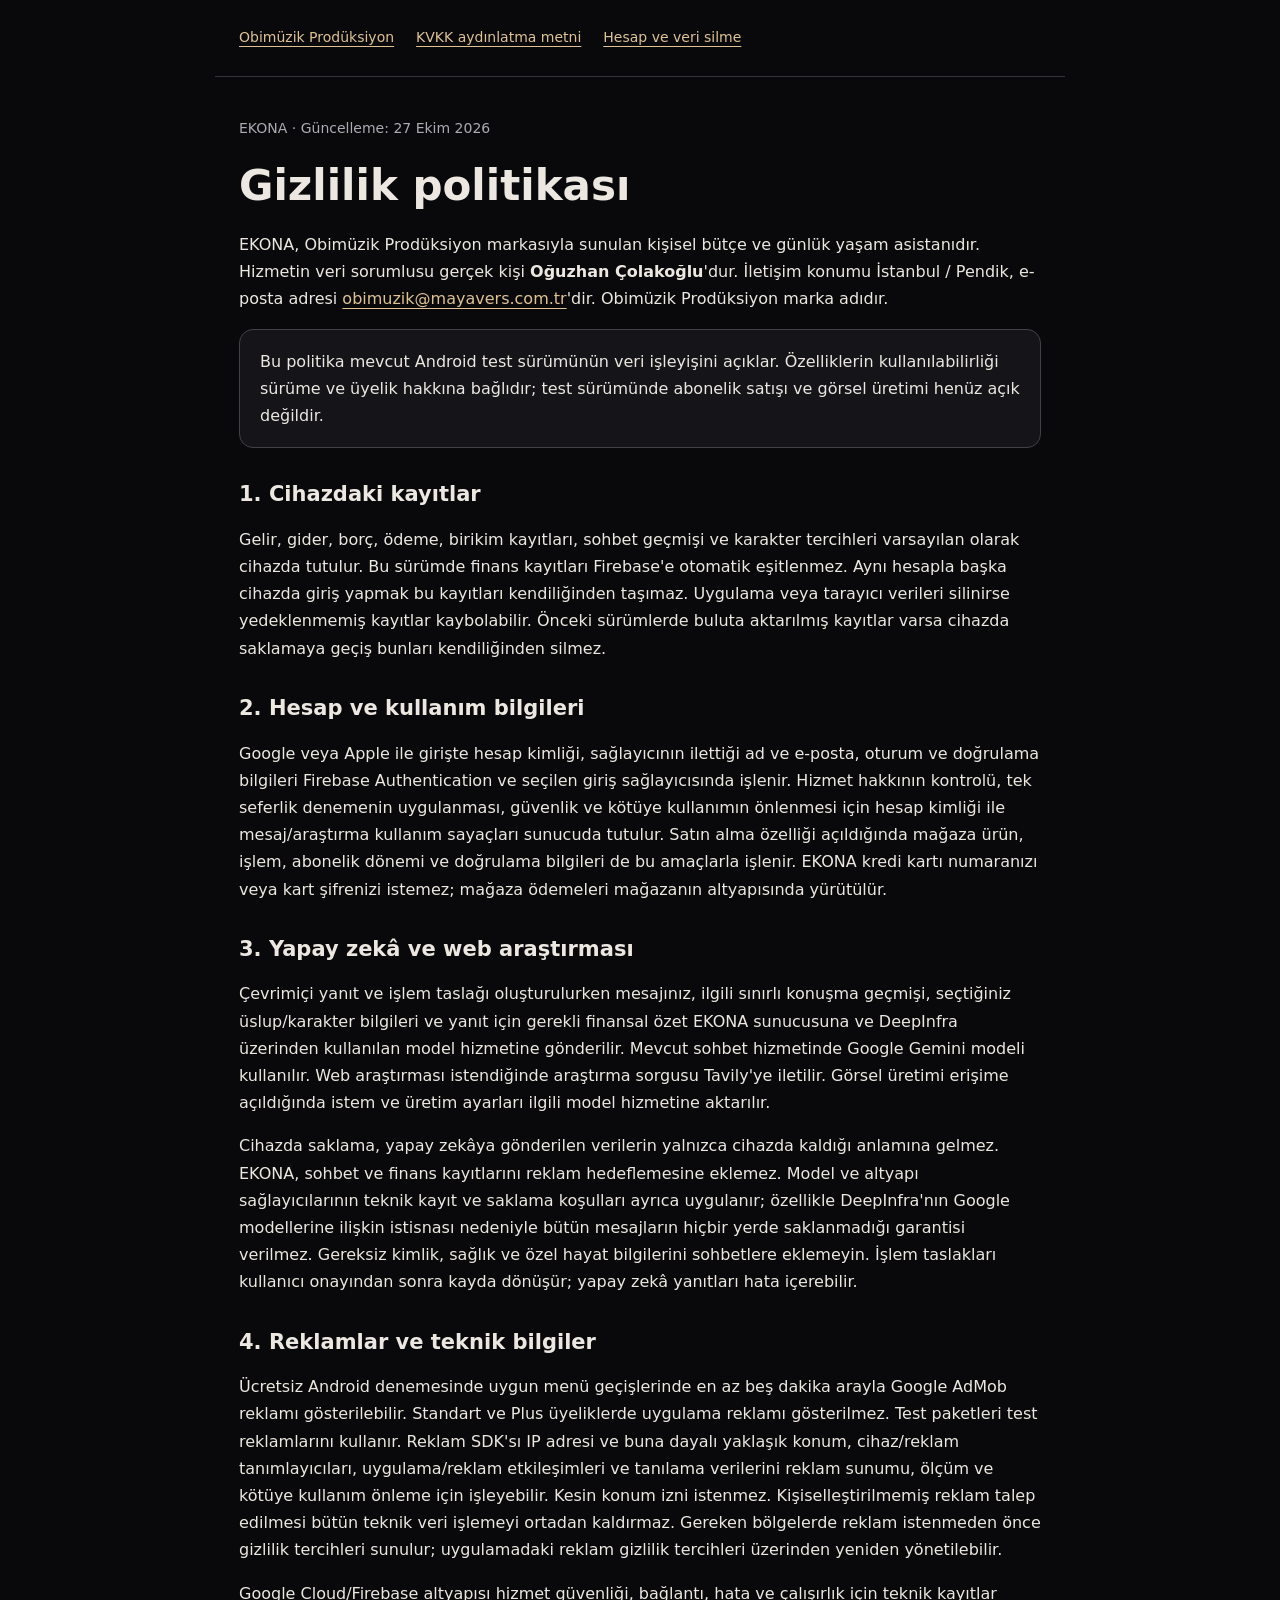
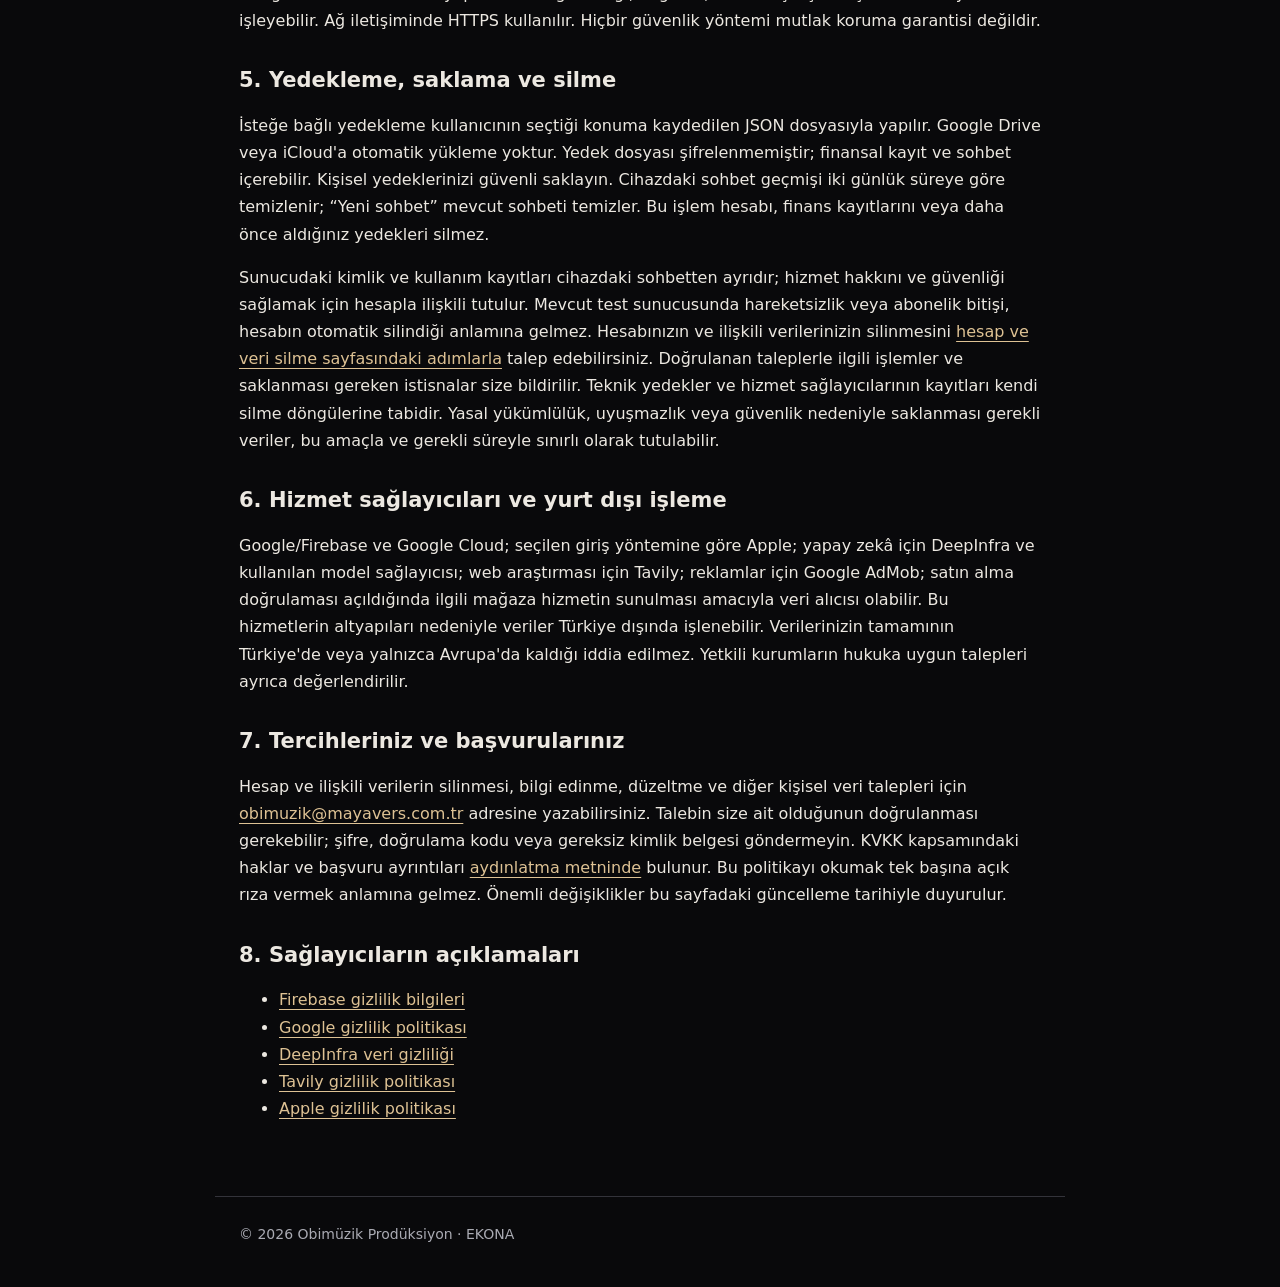
==== ekona-gizlilik.html @ 50f44bf0 "EKONA gizlilik, KVKK ve hesap silme sayfalarını ekle Mevcut Android test sürümünün gerçek veri kulla" ====
<!doctype html>
<html lang="tr"><head><meta charset="utf-8"><meta name="viewport" content="width=device-width,initial-scale=1"><title>EKONA Gizlilik Politikası | Obimüzik Prodüksiyon</title><meta name="description" content="EKONA hesabı, cihazdaki kayıtlar, yapay zekâ hizmetleri, reklamlar ve veri silme talepleri hakkında gizlilik bilgileri."><link rel="stylesheet" href="/ekona-legal.css"></head><body>
<header><nav aria-label="Sayfalar"><a href="/">Obimüzik Prodüksiyon</a><a href="/ekona-kvkk.html">KVKK aydınlatma metni</a><a href="/ekona-hesap-silme.html">Hesap ve veri silme</a></nav></header>
<main><p class="meta">EKONA · Güncelleme: 27 Ekim 2026</p><h1>Gizlilik politikası</h1>
<p>EKONA, Obimüzik Prodüksiyon markasıyla sunulan kişisel bütçe ve günlük yaşam asistanıdır. Hizmetin veri sorumlusu gerçek kişi <strong>Oğuzhan Çolakoğlu</strong>'dur. İletişim konumu İstanbul / Pendik, e-posta adresi <a href="mailto:obimuzik@mayavers.com.tr">obimuzik@mayavers.com.tr</a>'dir. Obimüzik Prodüksiyon marka adıdır.</p>
<p class="notice">Bu politika mevcut Android test sürümünün veri işleyişini açıklar. Özelliklerin kullanılabilirliği sürüme ve üyelik hakkına bağlıdır; test sürümünde abonelik satışı ve görsel üretimi henüz açık değildir.</p>
<h2>1. Cihazdaki kayıtlar</h2><p>Gelir, gider, borç, ödeme, birikim kayıtları, sohbet geçmişi ve karakter tercihleri varsayılan olarak cihazda tutulur. Bu sürümde finans kayıtları Firebase'e otomatik eşitlenmez. Aynı hesapla başka cihazda giriş yapmak bu kayıtları kendiliğinden taşımaz. Uygulama veya tarayıcı verileri silinirse yedeklenmemiş kayıtlar kaybolabilir. Önceki sürümlerde buluta aktarılmış kayıtlar varsa cihazda saklamaya geçiş bunları kendiliğinden silmez.</p>
<h2>2. Hesap ve kullanım bilgileri</h2><p>Google veya Apple ile girişte hesap kimliği, sağlayıcının ilettiği ad ve e-posta, oturum ve doğrulama bilgileri Firebase Authentication ve seçilen giriş sağlayıcısında işlenir. Hizmet hakkının kontrolü, tek seferlik denemenin uygulanması, güvenlik ve kötüye kullanımın önlenmesi için hesap kimliği ile mesaj/araştırma kullanım sayaçları sunucuda tutulur. Satın alma özelliği açıldığında mağaza ürün, işlem, abonelik dönemi ve doğrulama bilgileri de bu amaçlarla işlenir. EKONA kredi kartı numaranızı veya kart şifrenizi istemez; mağaza ödemeleri mağazanın altyapısında yürütülür.</p>
<h2>3. Yapay zekâ ve web araştırması</h2><p>Çevrimiçi yanıt ve işlem taslağı oluşturulurken mesajınız, ilgili sınırlı konuşma geçmişi, seçtiğiniz üslup/karakter bilgileri ve yanıt için gerekli finansal özet EKONA sunucusuna ve DeepInfra üzerinden kullanılan model hizmetine gönderilir. Mevcut sohbet hizmetinde Google Gemini modeli kullanılır. Web araştırması istendiğinde araştırma sorgusu Tavily'ye iletilir. Görsel üretimi erişime açıldığında istem ve üretim ayarları ilgili model hizmetine aktarılır.</p><p>Cihazda saklama, yapay zekâya gönderilen verilerin yalnızca cihazda kaldığı anlamına gelmez. EKONA, sohbet ve finans kayıtlarını reklam hedeflemesine eklemez. Model ve altyapı sağlayıcılarının teknik kayıt ve saklama koşulları ayrıca uygulanır; özellikle DeepInfra'nın Google modellerine ilişkin istisnası nedeniyle bütün mesajların hiçbir yerde saklanmadığı garantisi verilmez. Gereksiz kimlik, sağlık ve özel hayat bilgilerini sohbetlere eklemeyin. İşlem taslakları kullanıcı onayından sonra kayda dönüşür; yapay zekâ yanıtları hata içerebilir.</p>
<h2>4. Reklamlar ve teknik bilgiler</h2><p>Ücretsiz Android denemesinde uygun menü geçişlerinde en az beş dakika arayla Google AdMob reklamı gösterilebilir. Standart ve Plus üyeliklerde uygulama reklamı gösterilmez. Test paketleri test reklamlarını kullanır. Reklam SDK'sı IP adresi ve buna dayalı yaklaşık konum, cihaz/reklam tanımlayıcıları, uygulama/reklam etkileşimleri ve tanılama verilerini reklam sunumu, ölçüm ve kötüye kullanım önleme için işleyebilir. Kesin konum izni istenmez. Kişiselleştirilmemiş reklam talep edilmesi bütün teknik veri işlemeyi ortadan kaldırmaz. Gereken bölgelerde reklam istenmeden önce gizlilik tercihleri sunulur; uygulamadaki reklam gizlilik tercihleri üzerinden yeniden yönetilebilir.</p><p>Google Cloud/Firebase altyapısı hizmet güvenliği, bağlantı, hata ve çalışırlık için teknik kayıtlar işleyebilir. Ağ iletişiminde HTTPS kullanılır. Hiçbir güvenlik yöntemi mutlak koruma garantisi değildir.</p>
<h2>5. Yedekleme, saklama ve silme</h2><p>İsteğe bağlı yedekleme kullanıcının seçtiği konuma kaydedilen JSON dosyasıyla yapılır. Google Drive veya iCloud'a otomatik yükleme yoktur. Yedek dosyası şifrelenmemiştir; finansal kayıt ve sohbet içerebilir. Kişisel yedeklerinizi güvenli saklayın. Cihazdaki sohbet geçmişi iki günlük süreye göre temizlenir; “Yeni sohbet” mevcut sohbeti temizler. Bu işlem hesabı, finans kayıtlarını veya daha önce aldığınız yedekleri silmez.</p><p>Sunucudaki kimlik ve kullanım kayıtları cihazdaki sohbetten ayrıdır; hizmet hakkını ve güvenliği sağlamak için hesapla ilişkili tutulur. Mevcut test sunucusunda hareketsizlik veya abonelik bitişi, hesabın otomatik silindiği anlamına gelmez. Hesabınızın ve ilişkili verilerinizin silinmesini <a href="/ekona-hesap-silme.html">hesap ve veri silme sayfasındaki adımlarla</a> talep edebilirsiniz. Doğrulanan taleplerle ilgili işlemler ve saklanması gereken istisnalar size bildirilir. Teknik yedekler ve hizmet sağlayıcılarının kayıtları kendi silme döngülerine tabidir. Yasal yükümlülük, uyuşmazlık veya güvenlik nedeniyle saklanması gerekli veriler, bu amaçla ve gerekli süreyle sınırlı olarak tutulabilir.</p>
<h2>6. Hizmet sağlayıcıları ve yurt dışı işleme</h2><p>Google/Firebase ve Google Cloud; seçilen giriş yöntemine göre Apple; yapay zekâ için DeepInfra ve kullanılan model sağlayıcısı; web araştırması için Tavily; reklamlar için Google AdMob; satın alma doğrulaması açıldığında ilgili mağaza hizmetin sunulması amacıyla veri alıcısı olabilir. Bu hizmetlerin altyapıları nedeniyle veriler Türkiye dışında işlenebilir. Verilerinizin tamamının Türkiye'de veya yalnızca Avrupa'da kaldığı iddia edilmez. Yetkili kurumların hukuka uygun talepleri ayrıca değerlendirilir.</p>
<h2>7. Tercihleriniz ve başvurularınız</h2><p>Hesap ve ilişkili verilerin silinmesi, bilgi edinme, düzeltme ve diğer kişisel veri talepleri için <a href="mailto:obimuzik@mayavers.com.tr">obimuzik@mayavers.com.tr</a> adresine yazabilirsiniz. Talebin size ait olduğunun doğrulanması gerekebilir; şifre, doğrulama kodu veya gereksiz kimlik belgesi göndermeyin. KVKK kapsamındaki haklar ve başvuru ayrıntıları <a href="/ekona-kvkk.html">aydınlatma metninde</a> bulunur. Bu politikayı okumak tek başına açık rıza vermek anlamına gelmez. Önemli değişiklikler bu sayfadaki güncelleme tarihiyle duyurulur.</p>
<h2>8. Sağlayıcıların açıklamaları</h2><ul><li><a href="https://firebase.google.com/support/privacy">Firebase gizlilik bilgileri</a></li><li><a href="https://policies.google.com/privacy">Google gizlilik politikası</a></li><li><a href="https://docs.deepinfra.com/account/data-privacy">DeepInfra veri gizliliği</a></li><li><a href="https://www.tavily.com/privacy">Tavily gizlilik politikası</a></li><li><a href="https://www.apple.com/legal/privacy/">Apple gizlilik politikası</a></li></ul>
</main><footer>© 2026 Obimüzik Prodüksiyon · EKONA</footer></body></html>
---- ekona-legal.css ----
:root{color-scheme:dark;font-family:system-ui,-apple-system,"Segoe UI",sans-serif;background:#09090b;color:#ece8e1;line-height:1.7}*{box-sizing:border-box}body{margin:0}header,main,footer{max-width:850px;margin:auto;padding:26px 24px}header{border-bottom:1px solid #33333a}nav{display:flex;gap:12px 22px;flex-wrap:wrap;font-size:14px}a{color:#dec294;text-underline-offset:4px}a:focus-visible,button:focus-visible{outline:2px solid #dec294;outline-offset:5px}h1{font-size:clamp(28px,5vw,42px);line-height:1.2;margin:20px 0}h2{font-size:21px;line-height:1.35;margin-top:32px}p,li{overflow-wrap:anywhere}.meta,footer{color:#aaabb3;font-size:14px}.notice{padding:18px 20px;border:1px solid #454047;border-radius:14px;background:#141419}.button{display:inline-block;padding:12px 18px;border:1px solid #dec294;border-radius:10px;text-decoration:none;margin:8px 0}footer{border-top:1px solid #33333a;margin-top:32px;padding-bottom:40px}@media(prefers-reduced-motion:reduce){*{scroll-behavior:auto}}
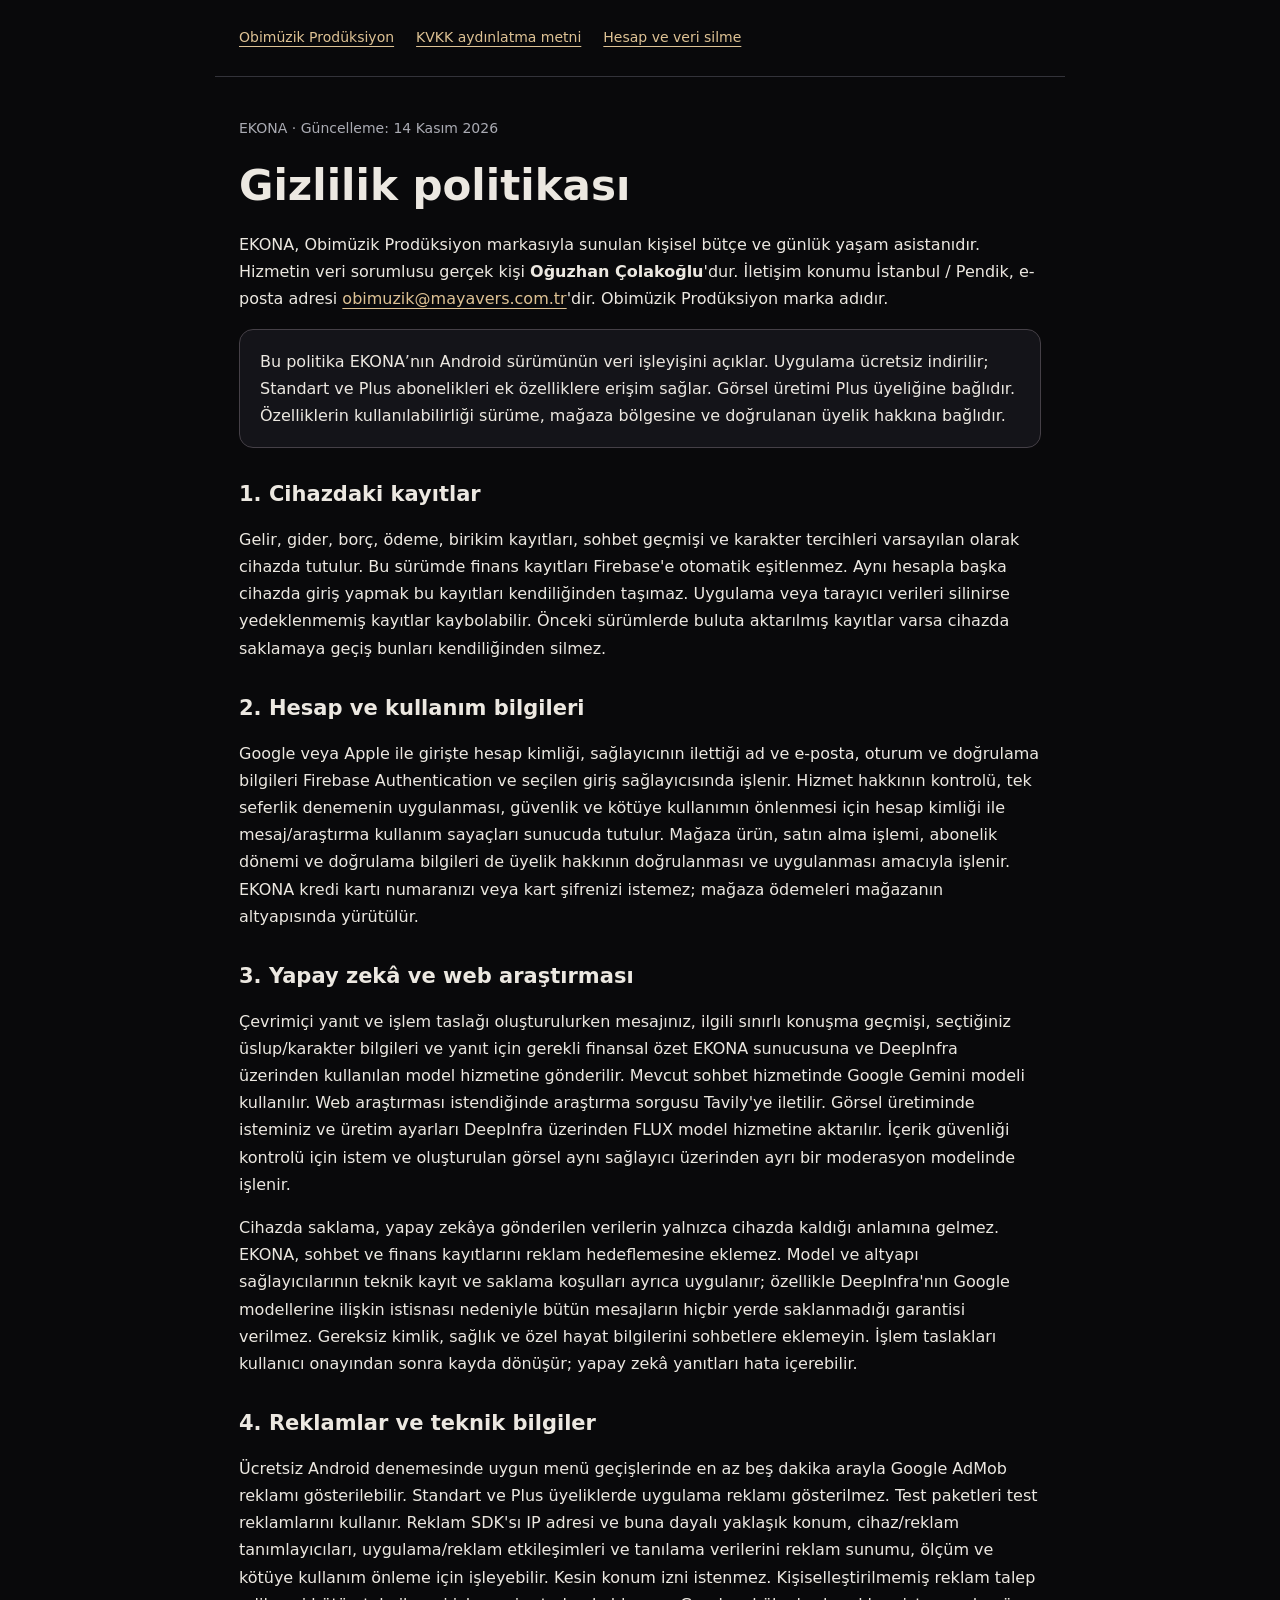
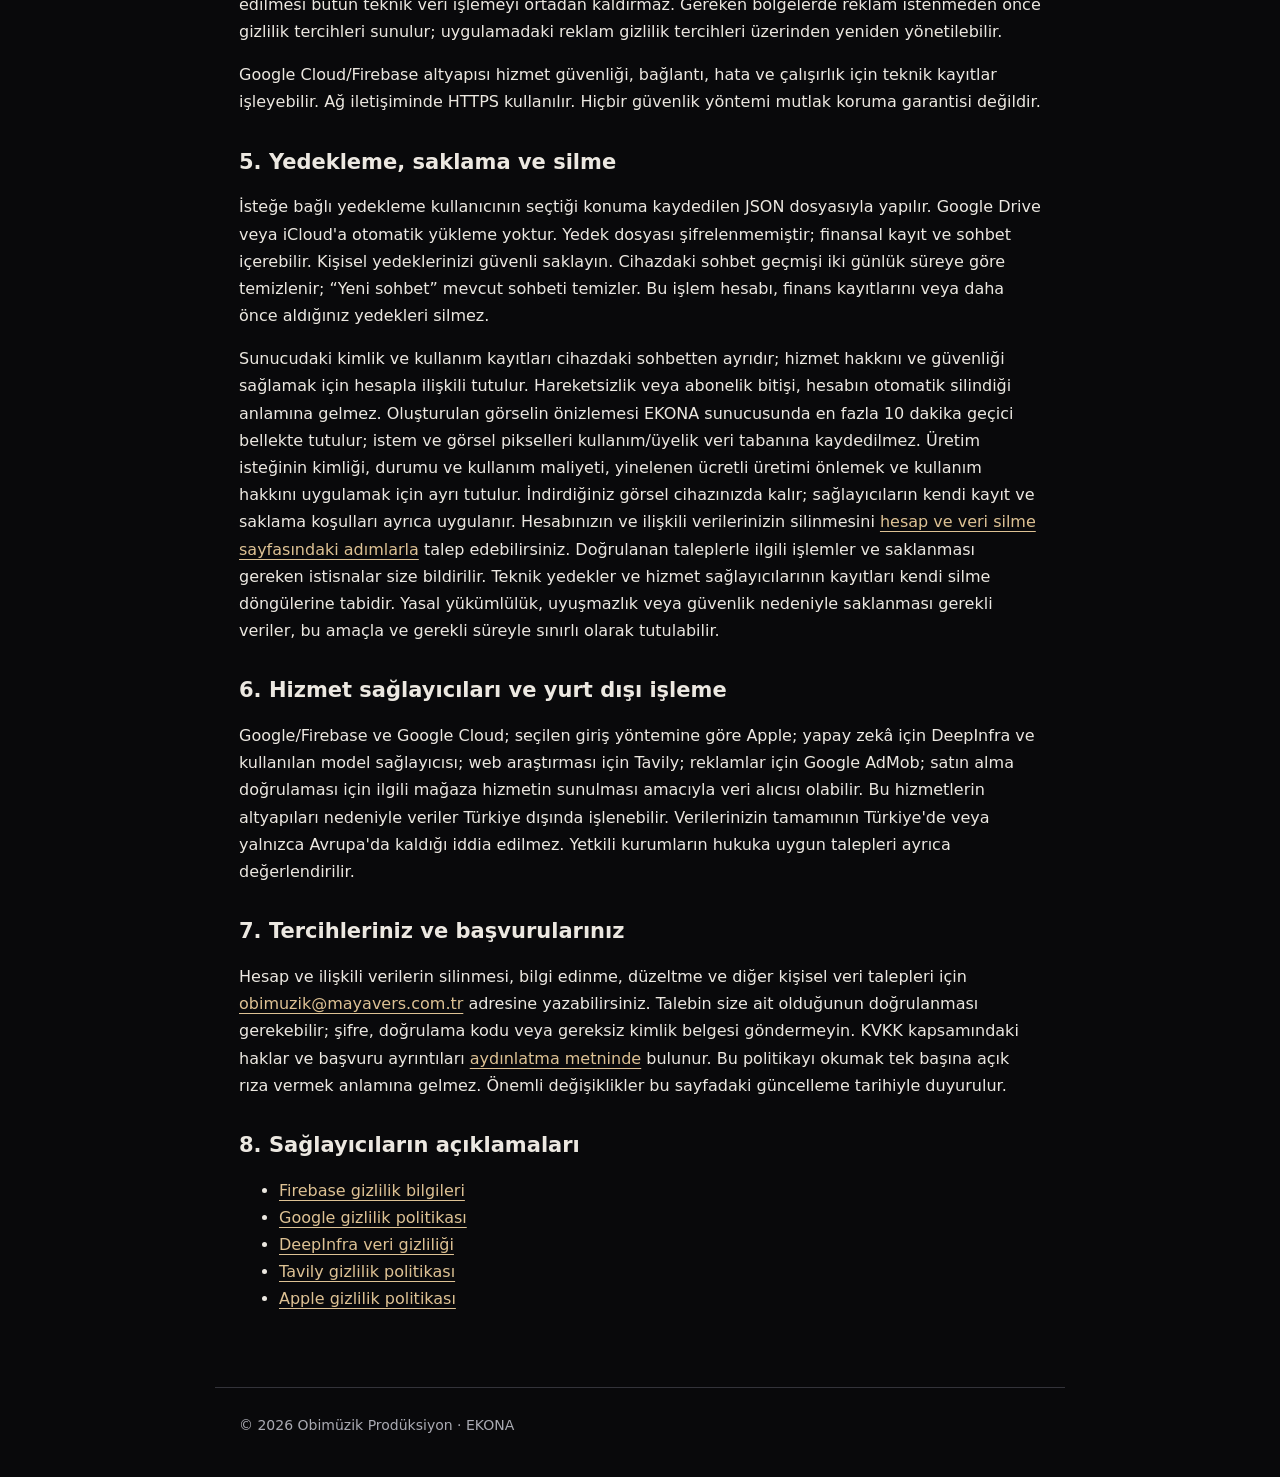
==== commit e76ba39c: "Update EKONA privacy descriptions for Android subscriptions and images Replace outdated closed-test " ====
--- a/ekona-gizlilik.html
+++ b/ekona-gizlilik.html
@@ -1,15 +1,15 @@
-<!doctype html>
-<html lang="tr"><head><meta charset="utf-8"><meta name="viewport" content="width=device-width,initial-scale=1"><title>EKONA Gizlilik Politikası | Obimüzik Prodüksiyon</title><meta name="description" content="EKONA hesabı, cihazdaki kayıtlar, yapay zekâ hizmetleri, reklamlar ve veri silme talepleri hakkında gizlilik bilgileri."><link rel="stylesheet" href="/ekona-legal.css"></head><body>
-<header><nav aria-label="Sayfalar"><a href="/">Obimüzik Prodüksiyon</a><a href="/ekona-kvkk.html">KVKK aydınlatma metni</a><a href="/ekona-hesap-silme.html">Hesap ve veri silme</a></nav></header>
-<main><p class="meta">EKONA · Güncelleme: 27 Ekim 2026</p><h1>Gizlilik politikası</h1>
-<p>EKONA, Obimüzik Prodüksiyon markasıyla sunulan kişisel bütçe ve günlük yaşam asistanıdır. Hizmetin veri sorumlusu gerçek kişi <strong>Oğuzhan Çolakoğlu</strong>'dur. İletişim konumu İstanbul / Pendik, e-posta adresi <a href="mailto:obimuzik@mayavers.com.tr">obimuzik@mayavers.com.tr</a>'dir. Obimüzik Prodüksiyon marka adıdır.</p>
-<p class="notice">Bu politika mevcut Android test sürümünün veri işleyişini açıklar. Özelliklerin kullanılabilirliği sürüme ve üyelik hakkına bağlıdır; test sürümünde abonelik satışı ve görsel üretimi henüz açık değildir.</p>
-<h2>1. Cihazdaki kayıtlar</h2><p>Gelir, gider, borç, ödeme, birikim kayıtları, sohbet geçmişi ve karakter tercihleri varsayılan olarak cihazda tutulur. Bu sürümde finans kayıtları Firebase'e otomatik eşitlenmez. Aynı hesapla başka cihazda giriş yapmak bu kayıtları kendiliğinden taşımaz. Uygulama veya tarayıcı verileri silinirse yedeklenmemiş kayıtlar kaybolabilir. Önceki sürümlerde buluta aktarılmış kayıtlar varsa cihazda saklamaya geçiş bunları kendiliğinden silmez.</p>
-<h2>2. Hesap ve kullanım bilgileri</h2><p>Google veya Apple ile girişte hesap kimliği, sağlayıcının ilettiği ad ve e-posta, oturum ve doğrulama bilgileri Firebase Authentication ve seçilen giriş sağlayıcısında işlenir. Hizmet hakkının kontrolü, tek seferlik denemenin uygulanması, güvenlik ve kötüye kullanımın önlenmesi için hesap kimliği ile mesaj/araştırma kullanım sayaçları sunucuda tutulur. Satın alma özelliği açıldığında mağaza ürün, işlem, abonelik dönemi ve doğrulama bilgileri de bu amaçlarla işlenir. EKONA kredi kartı numaranızı veya kart şifrenizi istemez; mağaza ödemeleri mağazanın altyapısında yürütülür.</p>
-<h2>3. Yapay zekâ ve web araştırması</h2><p>Çevrimiçi yanıt ve işlem taslağı oluşturulurken mesajınız, ilgili sınırlı konuşma geçmişi, seçtiğiniz üslup/karakter bilgileri ve yanıt için gerekli finansal özet EKONA sunucusuna ve DeepInfra üzerinden kullanılan model hizmetine gönderilir. Mevcut sohbet hizmetinde Google Gemini modeli kullanılır. Web araştırması istendiğinde araştırma sorgusu Tavily'ye iletilir. Görsel üretimi erişime açıldığında istem ve üretim ayarları ilgili model hizmetine aktarılır.</p><p>Cihazda saklama, yapay zekâya gönderilen verilerin yalnızca cihazda kaldığı anlamına gelmez. EKONA, sohbet ve finans kayıtlarını reklam hedeflemesine eklemez. Model ve altyapı sağlayıcılarının teknik kayıt ve saklama koşulları ayrıca uygulanır; özellikle DeepInfra'nın Google modellerine ilişkin istisnası nedeniyle bütün mesajların hiçbir yerde saklanmadığı garantisi verilmez. Gereksiz kimlik, sağlık ve özel hayat bilgilerini sohbetlere eklemeyin. İşlem taslakları kullanıcı onayından sonra kayda dönüşür; yapay zekâ yanıtları hata içerebilir.</p>
-<h2>4. Reklamlar ve teknik bilgiler</h2><p>Ücretsiz Android denemesinde uygun menü geçişlerinde en az beş dakika arayla Google AdMob reklamı gösterilebilir. Standart ve Plus üyeliklerde uygulama reklamı gösterilmez. Test paketleri test reklamlarını kullanır. Reklam SDK'sı IP adresi ve buna dayalı yaklaşık konum, cihaz/reklam tanımlayıcıları, uygulama/reklam etkileşimleri ve tanılama verilerini reklam sunumu, ölçüm ve kötüye kullanım önleme için işleyebilir. Kesin konum izni istenmez. Kişiselleştirilmemiş reklam talep edilmesi bütün teknik veri işlemeyi ortadan kaldırmaz. Gereken bölgelerde reklam istenmeden önce gizlilik tercihleri sunulur; uygulamadaki reklam gizlilik tercihleri üzerinden yeniden yönetilebilir.</p><p>Google Cloud/Firebase altyapısı hizmet güvenliği, bağlantı, hata ve çalışırlık için teknik kayıtlar işleyebilir. Ağ iletişiminde HTTPS kullanılır. Hiçbir güvenlik yöntemi mutlak koruma garantisi değildir.</p>
-<h2>5. Yedekleme, saklama ve silme</h2><p>İsteğe bağlı yedekleme kullanıcının seçtiği konuma kaydedilen JSON dosyasıyla yapılır. Google Drive veya iCloud'a otomatik yükleme yoktur. Yedek dosyası şifrelenmemiştir; finansal kayıt ve sohbet içerebilir. Kişisel yedeklerinizi güvenli saklayın. Cihazdaki sohbet geçmişi iki günlük süreye göre temizlenir; “Yeni sohbet” mevcut sohbeti temizler. Bu işlem hesabı, finans kayıtlarını veya daha önce aldığınız yedekleri silmez.</p><p>Sunucudaki kimlik ve kullanım kayıtları cihazdaki sohbetten ayrıdır; hizmet hakkını ve güvenliği sağlamak için hesapla ilişkili tutulur. Mevcut test sunucusunda hareketsizlik veya abonelik bitişi, hesabın otomatik silindiği anlamına gelmez. Hesabınızın ve ilişkili verilerinizin silinmesini <a href="/ekona-hesap-silme.html">hesap ve veri silme sayfasındaki adımlarla</a> talep edebilirsiniz. Doğrulanan taleplerle ilgili işlemler ve saklanması gereken istisnalar size bildirilir. Teknik yedekler ve hizmet sağlayıcılarının kayıtları kendi silme döngülerine tabidir. Yasal yükümlülük, uyuşmazlık veya güvenlik nedeniyle saklanması gerekli veriler, bu amaçla ve gerekli süreyle sınırlı olarak tutulabilir.</p>
-<h2>6. Hizmet sağlayıcıları ve yurt dışı işleme</h2><p>Google/Firebase ve Google Cloud; seçilen giriş yöntemine göre Apple; yapay zekâ için DeepInfra ve kullanılan model sağlayıcısı; web araştırması için Tavily; reklamlar için Google AdMob; satın alma doğrulaması açıldığında ilgili mağaza hizmetin sunulması amacıyla veri alıcısı olabilir. Bu hizmetlerin altyapıları nedeniyle veriler Türkiye dışında işlenebilir. Verilerinizin tamamının Türkiye'de veya yalnızca Avrupa'da kaldığı iddia edilmez. Yetkili kurumların hukuka uygun talepleri ayrıca değerlendirilir.</p>
-<h2>7. Tercihleriniz ve başvurularınız</h2><p>Hesap ve ilişkili verilerin silinmesi, bilgi edinme, düzeltme ve diğer kişisel veri talepleri için <a href="mailto:obimuzik@mayavers.com.tr">obimuzik@mayavers.com.tr</a> adresine yazabilirsiniz. Talebin size ait olduğunun doğrulanması gerekebilir; şifre, doğrulama kodu veya gereksiz kimlik belgesi göndermeyin. KVKK kapsamındaki haklar ve başvuru ayrıntıları <a href="/ekona-kvkk.html">aydınlatma metninde</a> bulunur. Bu politikayı okumak tek başına açık rıza vermek anlamına gelmez. Önemli değişiklikler bu sayfadaki güncelleme tarihiyle duyurulur.</p>
-<h2>8. Sağlayıcıların açıklamaları</h2><ul><li><a href="https://firebase.google.com/support/privacy">Firebase gizlilik bilgileri</a></li><li><a href="https://policies.google.com/privacy">Google gizlilik politikası</a></li><li><a href="https://docs.deepinfra.com/account/data-privacy">DeepInfra veri gizliliği</a></li><li><a href="https://www.tavily.com/privacy">Tavily gizlilik politikası</a></li><li><a href="https://www.apple.com/legal/privacy/">Apple gizlilik politikası</a></li></ul>
-</main><footer>© 2026 Obimüzik Prodüksiyon · EKONA</footer></body></html>
+<!doctype html>
+<html lang="tr"><head><meta charset="utf-8"><meta name="viewport" content="width=device-width,initial-scale=1"><title>EKONA Gizlilik Politikası | Obimüzik Prodüksiyon</title><meta name="description" content="EKONA hesabı, cihazdaki kayıtlar, yapay zekâ hizmetleri, reklamlar ve veri silme talepleri hakkında gizlilik bilgileri."><link rel="stylesheet" href="/ekona-legal.css"></head><body>
+<header><nav aria-label="Sayfalar"><a href="/">Obimüzik Prodüksiyon</a><a href="/ekona-kvkk.html">KVKK aydınlatma metni</a><a href="/ekona-hesap-silme.html">Hesap ve veri silme</a></nav></header>
+<main><p class="meta">EKONA · Güncelleme: 14 Kasım 2026</p><h1>Gizlilik politikası</h1>
+<p>EKONA, Obimüzik Prodüksiyon markasıyla sunulan kişisel bütçe ve günlük yaşam asistanıdır. Hizmetin veri sorumlusu gerçek kişi <strong>Oğuzhan Çolakoğlu</strong>'dur. İletişim konumu İstanbul / Pendik, e-posta adresi <a href="mailto:obimuzik@mayavers.com.tr">obimuzik@mayavers.com.tr</a>'dir. Obimüzik Prodüksiyon marka adıdır.</p>
+<p class="notice">Bu politika EKONA’nın Android sürümünün veri işleyişini açıklar. Uygulama ücretsiz indirilir; Standart ve Plus abonelikleri ek özelliklere erişim sağlar. Görsel üretimi Plus üyeliğine bağlıdır. Özelliklerin kullanılabilirliği sürüme, mağaza bölgesine ve doğrulanan üyelik hakkına bağlıdır.</p>
+<h2>1. Cihazdaki kayıtlar</h2><p>Gelir, gider, borç, ödeme, birikim kayıtları, sohbet geçmişi ve karakter tercihleri varsayılan olarak cihazda tutulur. Bu sürümde finans kayıtları Firebase'e otomatik eşitlenmez. Aynı hesapla başka cihazda giriş yapmak bu kayıtları kendiliğinden taşımaz. Uygulama veya tarayıcı verileri silinirse yedeklenmemiş kayıtlar kaybolabilir. Önceki sürümlerde buluta aktarılmış kayıtlar varsa cihazda saklamaya geçiş bunları kendiliğinden silmez.</p>
+<h2>2. Hesap ve kullanım bilgileri</h2><p>Google veya Apple ile girişte hesap kimliği, sağlayıcının ilettiği ad ve e-posta, oturum ve doğrulama bilgileri Firebase Authentication ve seçilen giriş sağlayıcısında işlenir. Hizmet hakkının kontrolü, tek seferlik denemenin uygulanması, güvenlik ve kötüye kullanımın önlenmesi için hesap kimliği ile mesaj/araştırma kullanım sayaçları sunucuda tutulur. Mağaza ürün, satın alma işlemi, abonelik dönemi ve doğrulama bilgileri de üyelik hakkının doğrulanması ve uygulanması amacıyla işlenir. EKONA kredi kartı numaranızı veya kart şifrenizi istemez; mağaza ödemeleri mağazanın altyapısında yürütülür.</p>
+<h2>3. Yapay zekâ ve web araştırması</h2><p>Çevrimiçi yanıt ve işlem taslağı oluşturulurken mesajınız, ilgili sınırlı konuşma geçmişi, seçtiğiniz üslup/karakter bilgileri ve yanıt için gerekli finansal özet EKONA sunucusuna ve DeepInfra üzerinden kullanılan model hizmetine gönderilir. Mevcut sohbet hizmetinde Google Gemini modeli kullanılır. Web araştırması istendiğinde araştırma sorgusu Tavily'ye iletilir. Görsel üretiminde isteminiz ve üretim ayarları DeepInfra üzerinden FLUX model hizmetine aktarılır. İçerik güvenliği kontrolü için istem ve oluşturulan görsel aynı sağlayıcı üzerinden ayrı bir moderasyon modelinde işlenir.</p><p>Cihazda saklama, yapay zekâya gönderilen verilerin yalnızca cihazda kaldığı anlamına gelmez. EKONA, sohbet ve finans kayıtlarını reklam hedeflemesine eklemez. Model ve altyapı sağlayıcılarının teknik kayıt ve saklama koşulları ayrıca uygulanır; özellikle DeepInfra'nın Google modellerine ilişkin istisnası nedeniyle bütün mesajların hiçbir yerde saklanmadığı garantisi verilmez. Gereksiz kimlik, sağlık ve özel hayat bilgilerini sohbetlere eklemeyin. İşlem taslakları kullanıcı onayından sonra kayda dönüşür; yapay zekâ yanıtları hata içerebilir.</p>
+<h2>4. Reklamlar ve teknik bilgiler</h2><p>Ücretsiz Android denemesinde uygun menü geçişlerinde en az beş dakika arayla Google AdMob reklamı gösterilebilir. Standart ve Plus üyeliklerde uygulama reklamı gösterilmez. Test paketleri test reklamlarını kullanır. Reklam SDK'sı IP adresi ve buna dayalı yaklaşık konum, cihaz/reklam tanımlayıcıları, uygulama/reklam etkileşimleri ve tanılama verilerini reklam sunumu, ölçüm ve kötüye kullanım önleme için işleyebilir. Kesin konum izni istenmez. Kişiselleştirilmemiş reklam talep edilmesi bütün teknik veri işlemeyi ortadan kaldırmaz. Gereken bölgelerde reklam istenmeden önce gizlilik tercihleri sunulur; uygulamadaki reklam gizlilik tercihleri üzerinden yeniden yönetilebilir.</p><p>Google Cloud/Firebase altyapısı hizmet güvenliği, bağlantı, hata ve çalışırlık için teknik kayıtlar işleyebilir. Ağ iletişiminde HTTPS kullanılır. Hiçbir güvenlik yöntemi mutlak koruma garantisi değildir.</p>
+<h2>5. Yedekleme, saklama ve silme</h2><p>İsteğe bağlı yedekleme kullanıcının seçtiği konuma kaydedilen JSON dosyasıyla yapılır. Google Drive veya iCloud'a otomatik yükleme yoktur. Yedek dosyası şifrelenmemiştir; finansal kayıt ve sohbet içerebilir. Kişisel yedeklerinizi güvenli saklayın. Cihazdaki sohbet geçmişi iki günlük süreye göre temizlenir; “Yeni sohbet” mevcut sohbeti temizler. Bu işlem hesabı, finans kayıtlarını veya daha önce aldığınız yedekleri silmez.</p><p>Sunucudaki kimlik ve kullanım kayıtları cihazdaki sohbetten ayrıdır; hizmet hakkını ve güvenliği sağlamak için hesapla ilişkili tutulur. Hareketsizlik veya abonelik bitişi, hesabın otomatik silindiği anlamına gelmez. Oluşturulan görselin önizlemesi EKONA sunucusunda en fazla 10 dakika geçici bellekte tutulur; istem ve görsel pikselleri kullanım/üyelik veri tabanına kaydedilmez. Üretim isteğinin kimliği, durumu ve kullanım maliyeti, yinelenen ücretli üretimi önlemek ve kullanım hakkını uygulamak için ayrı tutulur. İndirdiğiniz görsel cihazınızda kalır; sağlayıcıların kendi kayıt ve saklama koşulları ayrıca uygulanır. Hesabınızın ve ilişkili verilerinizin silinmesini <a href="/ekona-hesap-silme.html">hesap ve veri silme sayfasındaki adımlarla</a> talep edebilirsiniz. Doğrulanan taleplerle ilgili işlemler ve saklanması gereken istisnalar size bildirilir. Teknik yedekler ve hizmet sağlayıcılarının kayıtları kendi silme döngülerine tabidir. Yasal yükümlülük, uyuşmazlık veya güvenlik nedeniyle saklanması gerekli veriler, bu amaçla ve gerekli süreyle sınırlı olarak tutulabilir.</p>
+<h2>6. Hizmet sağlayıcıları ve yurt dışı işleme</h2><p>Google/Firebase ve Google Cloud; seçilen giriş yöntemine göre Apple; yapay zekâ için DeepInfra ve kullanılan model sağlayıcısı; web araştırması için Tavily; reklamlar için Google AdMob; satın alma doğrulaması için ilgili mağaza hizmetin sunulması amacıyla veri alıcısı olabilir. Bu hizmetlerin altyapıları nedeniyle veriler Türkiye dışında işlenebilir. Verilerinizin tamamının Türkiye'de veya yalnızca Avrupa'da kaldığı iddia edilmez. Yetkili kurumların hukuka uygun talepleri ayrıca değerlendirilir.</p>
+<h2>7. Tercihleriniz ve başvurularınız</h2><p>Hesap ve ilişkili verilerin silinmesi, bilgi edinme, düzeltme ve diğer kişisel veri talepleri için <a href="mailto:obimuzik@mayavers.com.tr">obimuzik@mayavers.com.tr</a> adresine yazabilirsiniz. Talebin size ait olduğunun doğrulanması gerekebilir; şifre, doğrulama kodu veya gereksiz kimlik belgesi göndermeyin. KVKK kapsamındaki haklar ve başvuru ayrıntıları <a href="/ekona-kvkk.html">aydınlatma metninde</a> bulunur. Bu politikayı okumak tek başına açık rıza vermek anlamına gelmez. Önemli değişiklikler bu sayfadaki güncelleme tarihiyle duyurulur.</p>
+<h2>8. Sağlayıcıların açıklamaları</h2><ul><li><a href="https://firebase.google.com/support/privacy">Firebase gizlilik bilgileri</a></li><li><a href="https://policies.google.com/privacy">Google gizlilik politikası</a></li><li><a href="https://docs.deepinfra.com/account/data-privacy">DeepInfra veri gizliliği</a></li><li><a href="https://www.tavily.com/privacy">Tavily gizlilik politikası</a></li><li><a href="https://www.apple.com/legal/privacy/">Apple gizlilik politikası</a></li></ul>
+</main><footer>© 2026 Obimüzik Prodüksiyon · EKONA</footer></body></html>
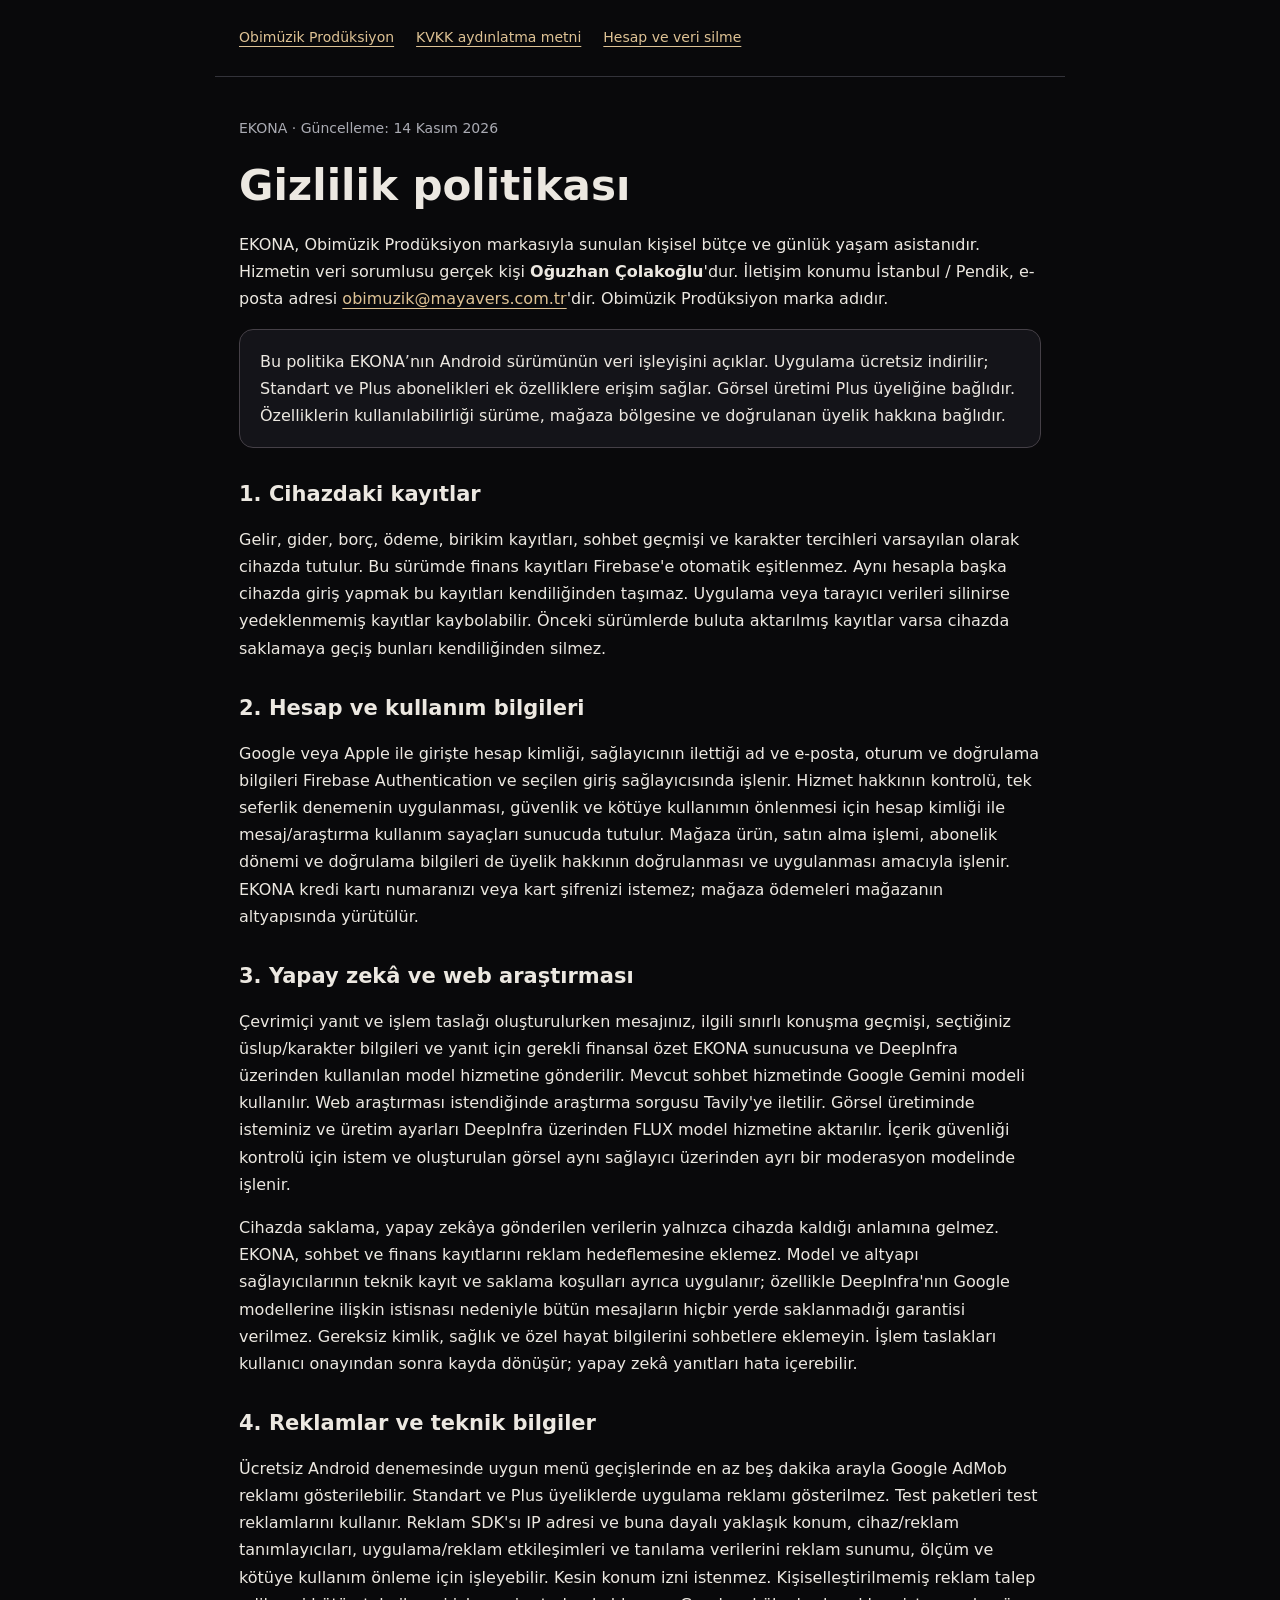
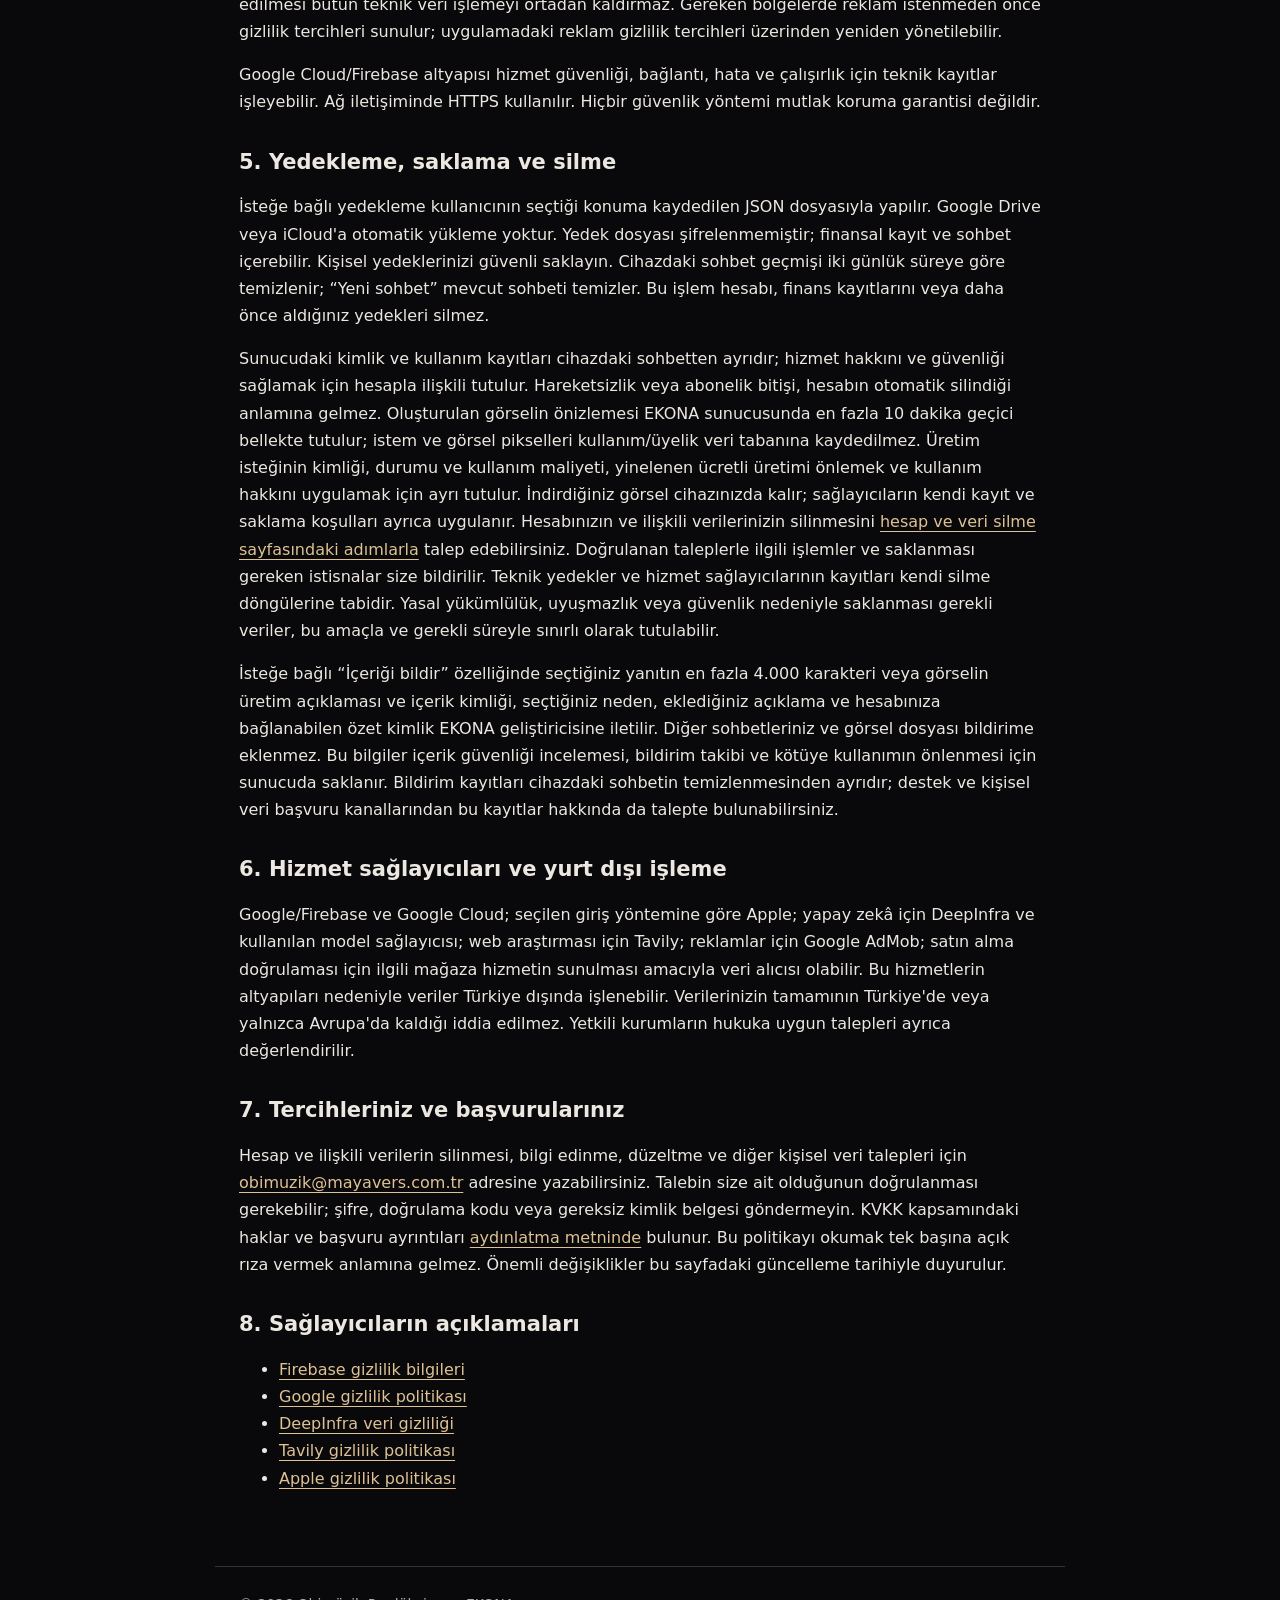
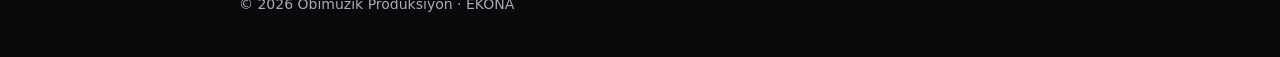
==== commit 35540247: "Describe optional in-app AI content reports" ====
--- a/ekona-gizlilik.html
+++ b/ekona-gizlilik.html
@@ -9,6 +9,7 @@
 <h2>3. Yapay zekâ ve web araştırması</h2><p>Çevrimiçi yanıt ve işlem taslağı oluşturulurken mesajınız, ilgili sınırlı konuşma geçmişi, seçtiğiniz üslup/karakter bilgileri ve yanıt için gerekli finansal özet EKONA sunucusuna ve DeepInfra üzerinden kullanılan model hizmetine gönderilir. Mevcut sohbet hizmetinde Google Gemini modeli kullanılır. Web araştırması istendiğinde araştırma sorgusu Tavily'ye iletilir. Görsel üretiminde isteminiz ve üretim ayarları DeepInfra üzerinden FLUX model hizmetine aktarılır. İçerik güvenliği kontrolü için istem ve oluşturulan görsel aynı sağlayıcı üzerinden ayrı bir moderasyon modelinde işlenir.</p><p>Cihazda saklama, yapay zekâya gönderilen verilerin yalnızca cihazda kaldığı anlamına gelmez. EKONA, sohbet ve finans kayıtlarını reklam hedeflemesine eklemez. Model ve altyapı sağlayıcılarının teknik kayıt ve saklama koşulları ayrıca uygulanır; özellikle DeepInfra'nın Google modellerine ilişkin istisnası nedeniyle bütün mesajların hiçbir yerde saklanmadığı garantisi verilmez. Gereksiz kimlik, sağlık ve özel hayat bilgilerini sohbetlere eklemeyin. İşlem taslakları kullanıcı onayından sonra kayda dönüşür; yapay zekâ yanıtları hata içerebilir.</p>
 <h2>4. Reklamlar ve teknik bilgiler</h2><p>Ücretsiz Android denemesinde uygun menü geçişlerinde en az beş dakika arayla Google AdMob reklamı gösterilebilir. Standart ve Plus üyeliklerde uygulama reklamı gösterilmez. Test paketleri test reklamlarını kullanır. Reklam SDK'sı IP adresi ve buna dayalı yaklaşık konum, cihaz/reklam tanımlayıcıları, uygulama/reklam etkileşimleri ve tanılama verilerini reklam sunumu, ölçüm ve kötüye kullanım önleme için işleyebilir. Kesin konum izni istenmez. Kişiselleştirilmemiş reklam talep edilmesi bütün teknik veri işlemeyi ortadan kaldırmaz. Gereken bölgelerde reklam istenmeden önce gizlilik tercihleri sunulur; uygulamadaki reklam gizlilik tercihleri üzerinden yeniden yönetilebilir.</p><p>Google Cloud/Firebase altyapısı hizmet güvenliği, bağlantı, hata ve çalışırlık için teknik kayıtlar işleyebilir. Ağ iletişiminde HTTPS kullanılır. Hiçbir güvenlik yöntemi mutlak koruma garantisi değildir.</p>
 <h2>5. Yedekleme, saklama ve silme</h2><p>İsteğe bağlı yedekleme kullanıcının seçtiği konuma kaydedilen JSON dosyasıyla yapılır. Google Drive veya iCloud'a otomatik yükleme yoktur. Yedek dosyası şifrelenmemiştir; finansal kayıt ve sohbet içerebilir. Kişisel yedeklerinizi güvenli saklayın. Cihazdaki sohbet geçmişi iki günlük süreye göre temizlenir; “Yeni sohbet” mevcut sohbeti temizler. Bu işlem hesabı, finans kayıtlarını veya daha önce aldığınız yedekleri silmez.</p><p>Sunucudaki kimlik ve kullanım kayıtları cihazdaki sohbetten ayrıdır; hizmet hakkını ve güvenliği sağlamak için hesapla ilişkili tutulur. Hareketsizlik veya abonelik bitişi, hesabın otomatik silindiği anlamına gelmez. Oluşturulan görselin önizlemesi EKONA sunucusunda en fazla 10 dakika geçici bellekte tutulur; istem ve görsel pikselleri kullanım/üyelik veri tabanına kaydedilmez. Üretim isteğinin kimliği, durumu ve kullanım maliyeti, yinelenen ücretli üretimi önlemek ve kullanım hakkını uygulamak için ayrı tutulur. İndirdiğiniz görsel cihazınızda kalır; sağlayıcıların kendi kayıt ve saklama koşulları ayrıca uygulanır. Hesabınızın ve ilişkili verilerinizin silinmesini <a href="/ekona-hesap-silme.html">hesap ve veri silme sayfasındaki adımlarla</a> talep edebilirsiniz. Doğrulanan taleplerle ilgili işlemler ve saklanması gereken istisnalar size bildirilir. Teknik yedekler ve hizmet sağlayıcılarının kayıtları kendi silme döngülerine tabidir. Yasal yükümlülük, uyuşmazlık veya güvenlik nedeniyle saklanması gerekli veriler, bu amaçla ve gerekli süreyle sınırlı olarak tutulabilir.</p>
+<p>İsteğe bağlı “İçeriği bildir” özelliğinde seçtiğiniz yanıtın en fazla 4.000 karakteri veya görselin üretim açıklaması ve içerik kimliği, seçtiğiniz neden, eklediğiniz açıklama ve hesabınıza bağlanabilen özet kimlik EKONA geliştiricisine iletilir. Diğer sohbetleriniz ve görsel dosyası bildirime eklenmez. Bu bilgiler içerik güvenliği incelemesi, bildirim takibi ve kötüye kullanımın önlenmesi için sunucuda saklanır. Bildirim kayıtları cihazdaki sohbetin temizlenmesinden ayrıdır; destek ve kişisel veri başvuru kanallarından bu kayıtlar hakkında da talepte bulunabilirsiniz.</p>
 <h2>6. Hizmet sağlayıcıları ve yurt dışı işleme</h2><p>Google/Firebase ve Google Cloud; seçilen giriş yöntemine göre Apple; yapay zekâ için DeepInfra ve kullanılan model sağlayıcısı; web araştırması için Tavily; reklamlar için Google AdMob; satın alma doğrulaması için ilgili mağaza hizmetin sunulması amacıyla veri alıcısı olabilir. Bu hizmetlerin altyapıları nedeniyle veriler Türkiye dışında işlenebilir. Verilerinizin tamamının Türkiye'de veya yalnızca Avrupa'da kaldığı iddia edilmez. Yetkili kurumların hukuka uygun talepleri ayrıca değerlendirilir.</p>
 <h2>7. Tercihleriniz ve başvurularınız</h2><p>Hesap ve ilişkili verilerin silinmesi, bilgi edinme, düzeltme ve diğer kişisel veri talepleri için <a href="mailto:obimuzik@mayavers.com.tr">obimuzik@mayavers.com.tr</a> adresine yazabilirsiniz. Talebin size ait olduğunun doğrulanması gerekebilir; şifre, doğrulama kodu veya gereksiz kimlik belgesi göndermeyin. KVKK kapsamındaki haklar ve başvuru ayrıntıları <a href="/ekona-kvkk.html">aydınlatma metninde</a> bulunur. Bu politikayı okumak tek başına açık rıza vermek anlamına gelmez. Önemli değişiklikler bu sayfadaki güncelleme tarihiyle duyurulur.</p>
 <h2>8. Sağlayıcıların açıklamaları</h2><ul><li><a href="https://firebase.google.com/support/privacy">Firebase gizlilik bilgileri</a></li><li><a href="https://policies.google.com/privacy">Google gizlilik politikası</a></li><li><a href="https://docs.deepinfra.com/account/data-privacy">DeepInfra veri gizliliği</a></li><li><a href="https://www.tavily.com/privacy">Tavily gizlilik politikası</a></li><li><a href="https://www.apple.com/legal/privacy/">Apple gizlilik politikası</a></li></ul>
